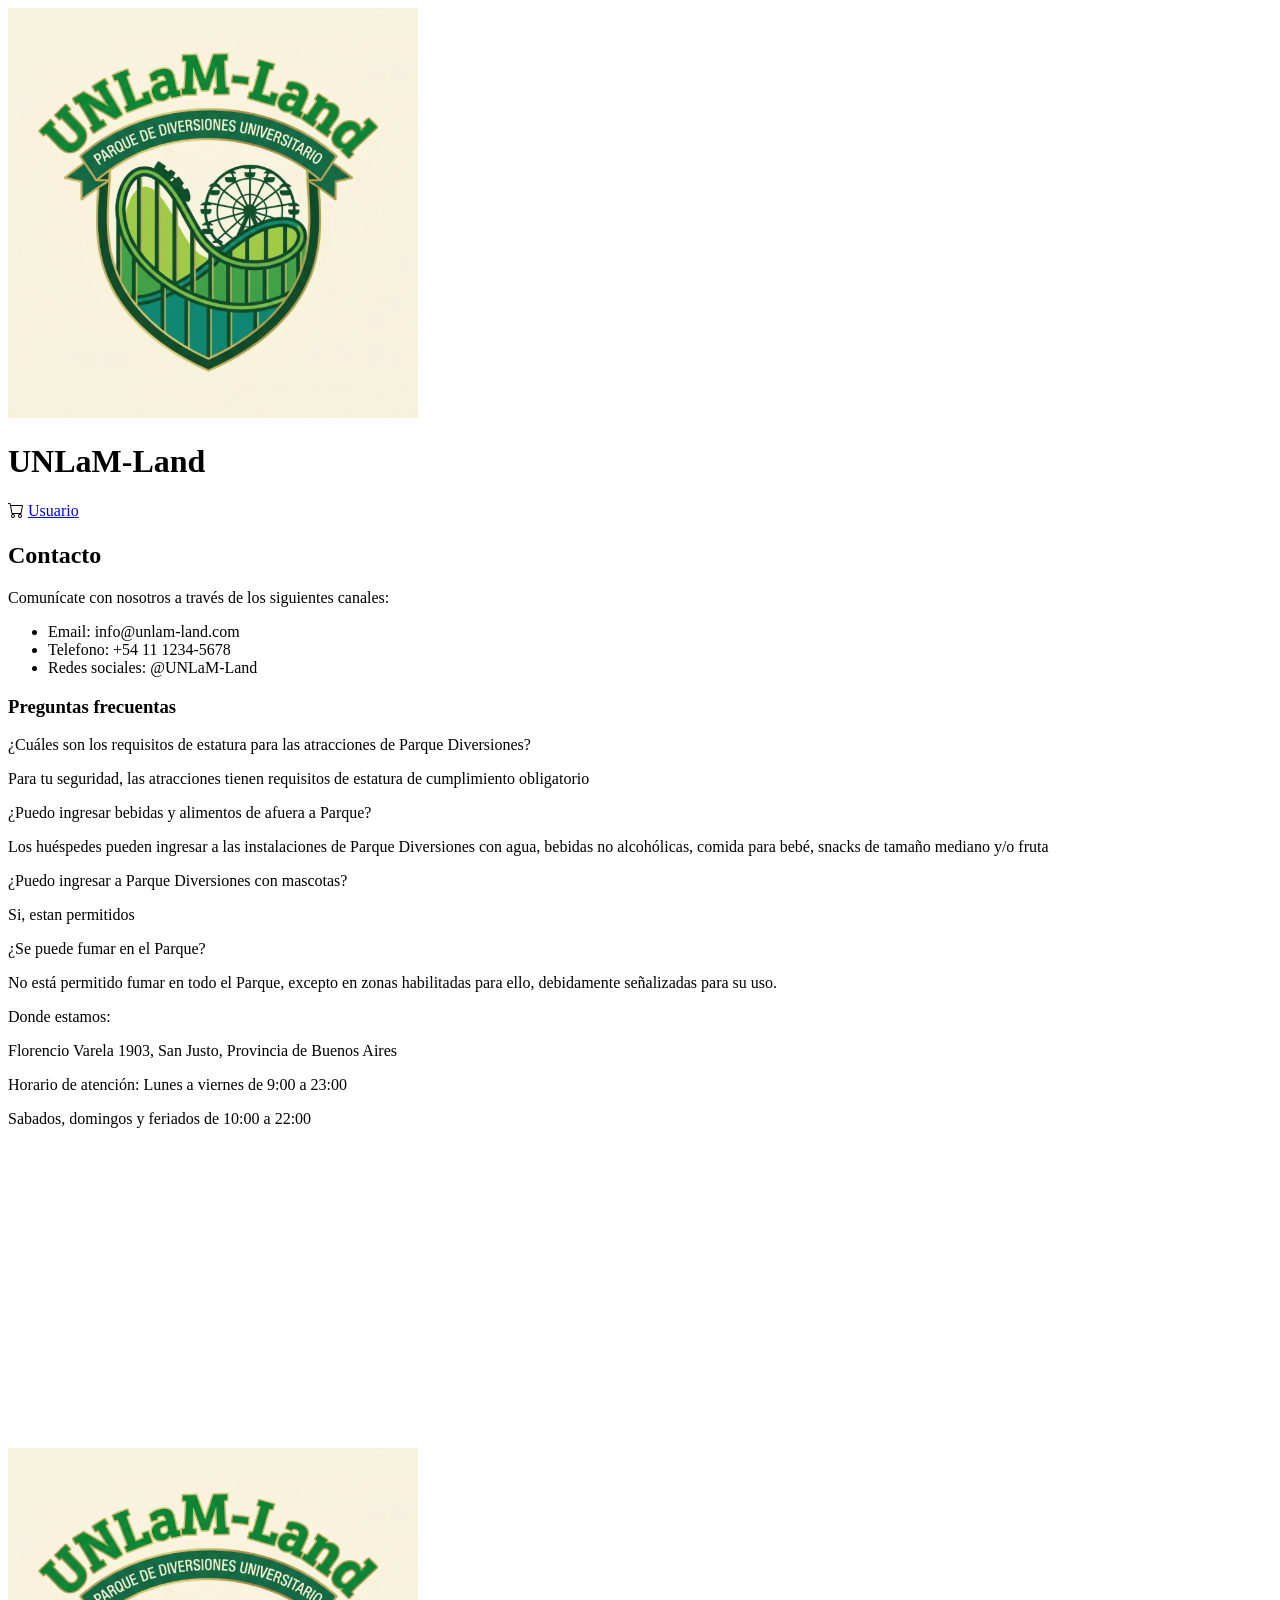
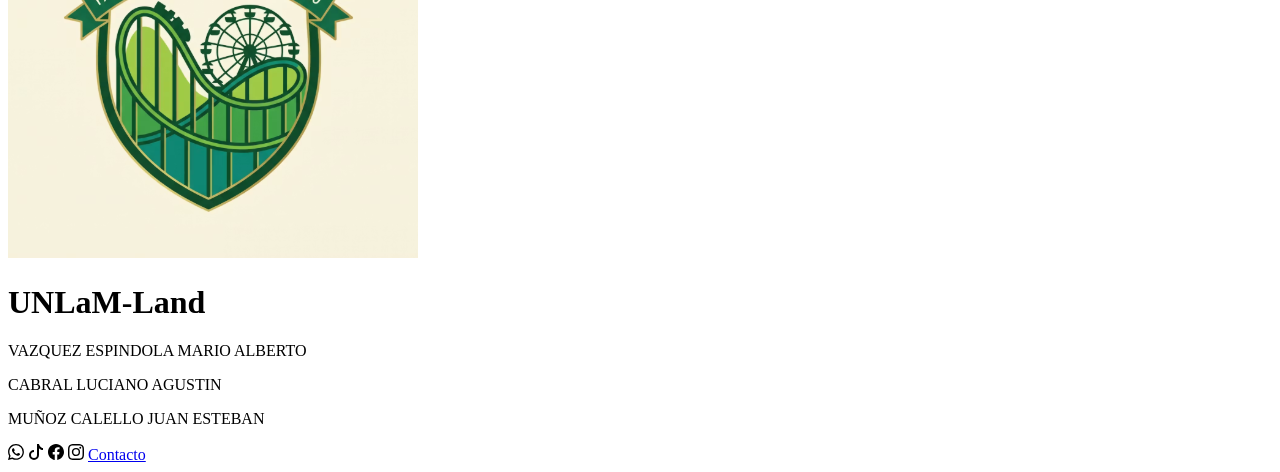
==== contacto.html @ de21f0c5 "actualizacion paginas" ====
<!DOCTYPE html>
<html lang="en">
<head>
    <meta charset="UTF-8">
    <meta name="viewport" content="width=device-width, initial-scale=1.0">
    <title>Contacto</title>
</head>
<body>
    <header>
        <img src="imagenes/UNLaM-Land.PNG">
        <h1>UNLaM-Land</h1>
        <details style="display: inline-block; vertical-align: middle;">
            <summary style="list-style: none; cursor: pointer;">
                <img src="imagenes/cart.svg" alt="Carrito de compras">
            </summary>
            <div>
                <img src="imagenes/ticket1.svg" alt="Ticket Semanal">
                <p>Cantidad: 1</p>
                <img src="imagenes/paseRapido.svg" alt="Pase Rápido">
                <p>Cantidad: 1</p>
                <p>Total: $3500</p>
                <form action="pago.html">
                    <button type="submit">Pagar</button>
                </form>
            </div>
        </details>
        <a href="usuario.html">Usuario</a>        
    </header>
    <main>
        <h2>Contacto</h2>
        <p>Comunícate con nosotros a través de los siguientes canales:</p>
        <ul>
            <li>Email: info@unlam-land.com</li>
            <li>Telefono: +54 11 1234-5678</li>
            <li>Redes sociales: @UNLaM-Land</li>
        </ul>
        <h3>Preguntas frecuentas</h3>
        <p>¿Cuáles son los requisitos de estatura para las atracciones de Parque Diversiones?</p>
        <p>Para tu seguridad, las atracciones tienen requisitos de estatura de cumplimiento obligatorio</p>
        <p>¿Puedo ingresar bebidas y alimentos de afuera a Parque?</p>
        <p>Los huéspedes pueden ingresar a las instalaciones de Parque Diversiones con agua, bebidas no alcohólicas, comida para bebé, snacks de tamaño mediano y/o fruta</p>
        <p>¿Puedo ingresar a Parque Diversiones con mascotas?</p>
        <p>Si, estan permitidos</p>
        <p>¿Se puede fumar en el Parque?</p>
        <p>No está permitido fumar en todo el Parque, excepto en zonas habilitadas para ello, debidamente señalizadas para su uso.</p>

        <p>Donde estamos:</p>
        <p>Florencio Varela 1903, San Justo, Provincia de Buenos Aires</p>
        <p>Horario de atención: Lunes a viernes de 9:00 a 23:00</p>
        <p>Sabados, domingos y feriados de 10:00 a 22:00</p>
        <iframe src="https://www.google.com/maps/embed?pb=!1m18!1m12!1m3!1d4640.652459738798!2d-58.561615000633054!3d-34.66892316964874!2m3!1f0!2f0!3f0!3m2!1i1024!2i768!4f13.1!3m3!1m2!1s0x95bcc62cc3ef7083%3A0x8867107f425fade5!2sUniversidad%20Nacional%20de%20La%20Matanza!5e0!3m2!1ses-419!2sar!4v1779926381109!5m2!1ses-419!2sar" width="400" height="300" style="border:0;" allowfullscreen="" loading="lazy" referrerpolicy="no-referrer-when-downgrade"></iframe>
    </main>   
    <footer>
        <img src="imagenes/UNLaM-Land.PNG">
        <h1>UNLaM-Land</h1>
        <p>VAZQUEZ ESPINDOLA MARIO ALBERTO</p>
        <p>CABRAL LUCIANO AGUSTIN</p>
        <p>MUÑOZ CALELLO JUAN ESTEBAN</p>
        <img src="imagenes/whatsapp.svg">
        <img src="imagenes/tiktok.svg">
        <img src="imagenes/facebook.svg">
        <img src="imagenes/instagram.svg">
        
        <a href="contacto.html">Contacto</a>

    </footer>    
</body>
</html>
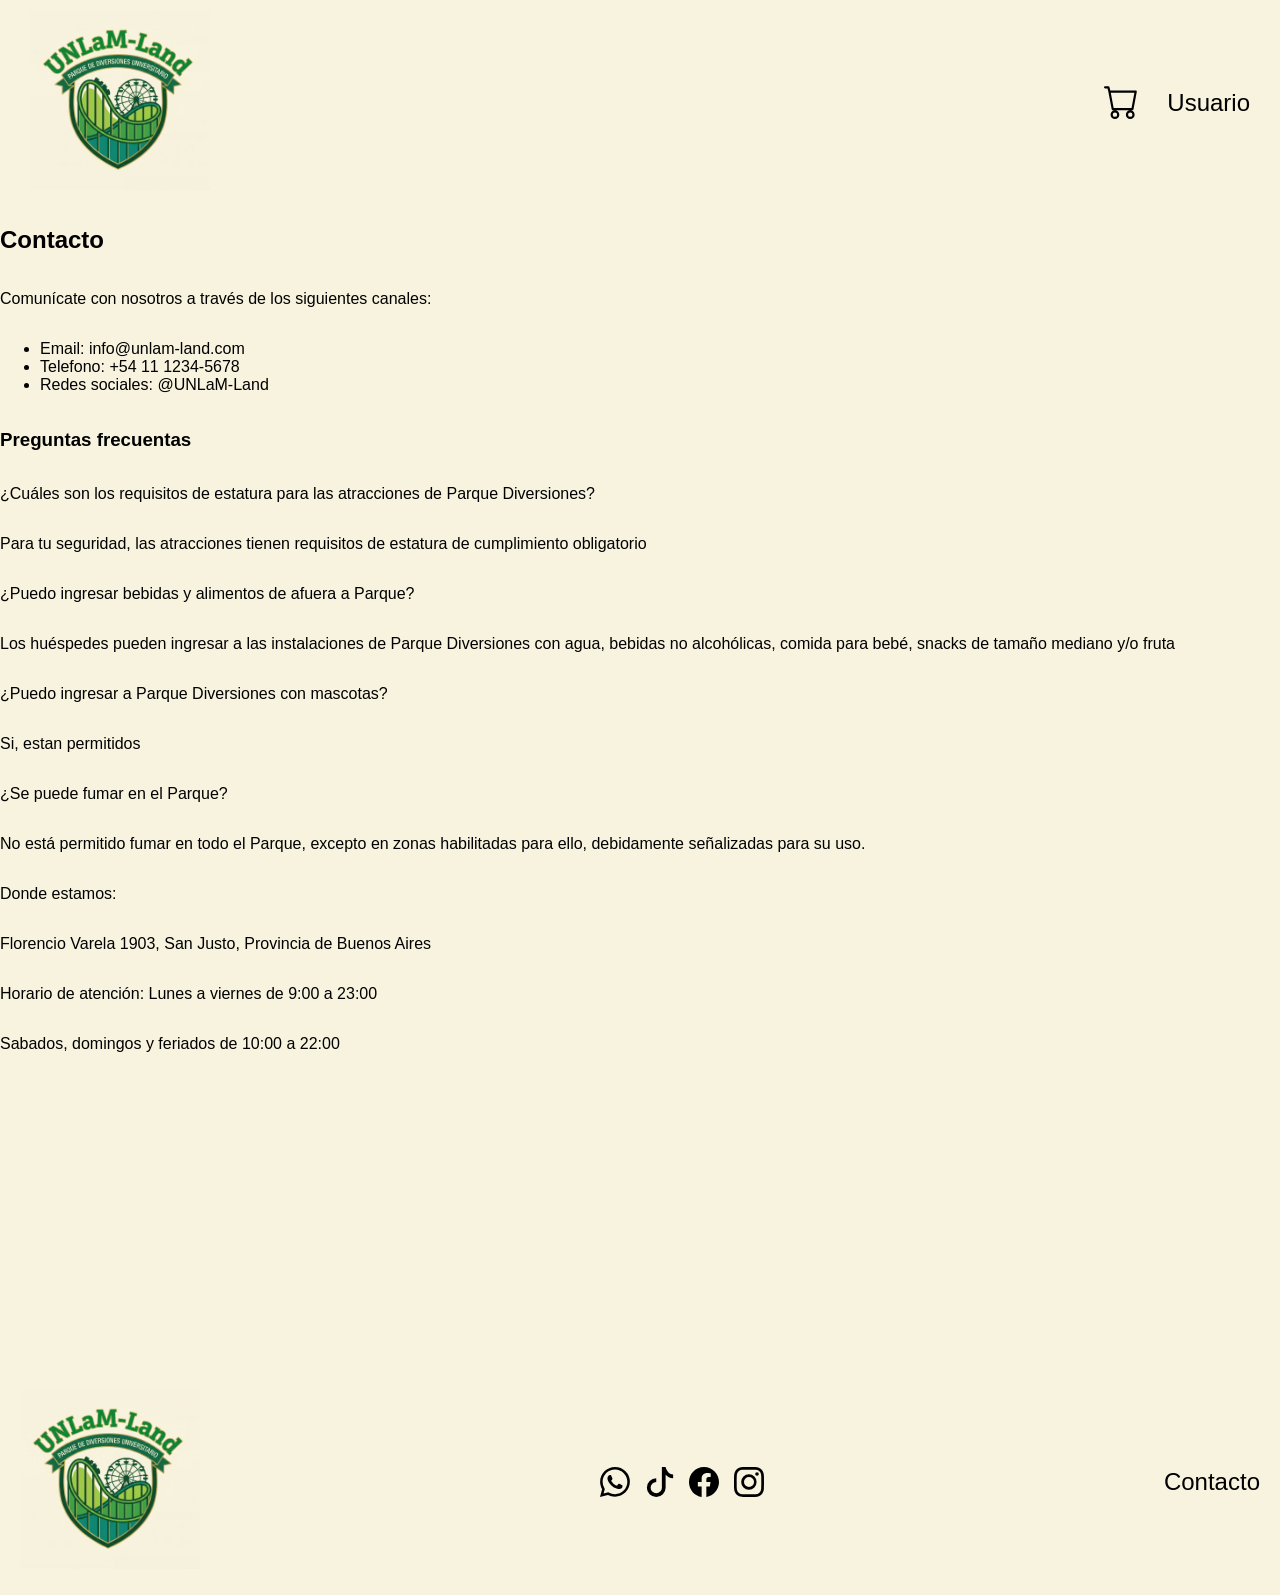
==== commit 9c1dbd8c: "actualizacion de css de las demas paginas" ====
--- a/contacto.html
+++ b/contacto.html
@@ -4,27 +4,43 @@
     <meta charset="UTF-8">
     <meta name="viewport" content="width=device-width, initial-scale=1.0">
     <title>Contacto</title>
+    <link rel="stylesheet" href="styles/headerYFooter.css">
+    <link rel="stylesheet" href="styles/contacto.css">
 </head>
 <body>
     <header>
-        <img src="imagenes/UNLaM-Land.PNG">
-        <h1>UNLaM-Land</h1>
-        <details style="display: inline-block; vertical-align: middle;">
-            <summary style="list-style: none; cursor: pointer;">
-                <img src="imagenes/cart.svg" alt="Carrito de compras">
-            </summary>
-            <div>
-                <img src="imagenes/ticket1.svg" alt="Ticket Semanal">
-                <p>Cantidad: 1</p>
-                <img src="imagenes/paseRapido.svg" alt="Pase Rápido">
-                <p>Cantidad: 1</p>
-                <p>Total: $3500</p>
-                <form action="pago.html">
-                    <button type="submit">Pagar</button>
-                </form>
-            </div>
-        </details>
-        <a href="usuario.html">Usuario</a>        
+        <section class="logo">
+            <a  href="mainLogueado.html"><img src="imagenes/UNLaM-Land.PNG"></a>
+        </section>
+        <section class="navegacion">
+            <details class="carritoCompra">
+                <summary class="carrito" >
+                    <img class="ImgCarrito" src="imagenes/cart.svg" alt="Carrito de compras">
+                </summary>
+                <section class="resumenCompra">
+                    <article class="tituloCompra">
+                    <h2>Resumen de compra</h2>
+                    </article>
+                    <article class="items">
+                        <img src="imagenes/ticket1.svg" alt="Ticket Semanal">
+                        <p>Cantidad: 1</p>
+                    </article>
+                    <article class="items">
+                        <img src="imagenes/paseRapido.svg" alt="Pase Rápido">
+                        <p>Cantidad: 1</p>
+                    </article>
+
+
+                    <p>Total: $3500</p>
+                    <form action="pago.html">
+                        <button class="botonPago" type="submit">Pagar</button>
+                    </form>
+                </section>
+
+            </details>
+
+            <a class="usuario" href="usuario.html">Usuario</a>     
+        </section>   
     </header>
     <main>
         <h2>Contacto</h2>
@@ -51,18 +67,18 @@
         <iframe src="https://www.google.com/maps/embed?pb=!1m18!1m12!1m3!1d4640.652459738798!2d-58.561615000633054!3d-34.66892316964874!2m3!1f0!2f0!3f0!3m2!1i1024!2i768!4f13.1!3m3!1m2!1s0x95bcc62cc3ef7083%3A0x8867107f425fade5!2sUniversidad%20Nacional%20de%20La%20Matanza!5e0!3m2!1ses-419!2sar!4v1779926381109!5m2!1ses-419!2sar" width="400" height="300" style="border:0;" allowfullscreen="" loading="lazy" referrerpolicy="no-referrer-when-downgrade"></iframe>
     </main>   
     <footer>
-        <img src="imagenes/UNLaM-Land.PNG">
-        <h1>UNLaM-Land</h1>
-        <p>VAZQUEZ ESPINDOLA MARIO ALBERTO</p>
-        <p>CABRAL LUCIANO AGUSTIN</p>
-        <p>MUÑOZ CALELLO JUAN ESTEBAN</p>
-        <img src="imagenes/whatsapp.svg">
-        <img src="imagenes/tiktok.svg">
-        <img src="imagenes/facebook.svg">
-        <img src="imagenes/instagram.svg">
-        
-        <a href="contacto.html">Contacto</a>
-
-    </footer>    
+        <section class="logo">
+            <a  href="mainLogueado.html"><img src="imagenes/UNLaM-Land.PNG"></a>
+        </section>
+        <section class="redesSociales">
+            <img class="logoRRSS" src="imagenes/whatsapp.svg">
+            <img class="logoRRSS" src="imagenes/tiktok.svg">
+            <img class="logoRRSS" src="imagenes/facebook.svg">
+            <img class="logoRRSS"src="imagenes/instagram.svg">
+        </section>
+        <section class="contacto">
+        <a class="contacto" href="contacto.html">Contacto</a>
+        </section>
+    </footer>   
 </body>
 </html>
--- a/styles/headerYFooter.css
+++ b/styles/headerYFooter.css
@@ -0,0 +1,101 @@
+header {
+    display: flex;
+    align-items: center;
+    justify-content:space-between;
+    padding: 10px 30px;
+}
+.logo {
+    display: flex;
+    align-items: center;
+    justify-content: space-between;
+}
+
+.navegacion {
+    display: flex;
+    align-items: center;
+    justify-content: space-between;
+    width: 12%;
+}
+
+.logo img {
+    height: 180px; 
+    width: auto;
+}
+
+.carritoCompra {
+    display: inline-block;
+    vertical-align: middle;
+    position: relative;
+}
+
+.carrito {
+    list-style: none;
+    cursor: pointer;
+}
+
+.carrito::-webkit-details-marker {
+    display: none;
+}
+
+.ImgCarrito {
+    width: 35px; 
+    height: auto;
+}
+
+.resumenCompra {
+    position: absolute;
+    right: 0;
+    background: #cac196;
+    border: 1px solid #ccc;
+    padding: 15px;
+    box-shadow: 0px 4px 6px rgba(0,0,0,0.1);
+    z-index: 100;
+    min-width: 200px;
+}
+
+.items{
+    display: flex;
+    flex-direction: row;
+    gap: 10px;
+    font-size: 1.1rem;
+}
+
+.items img{
+    width: 50px;
+    height: auto;
+}
+
+.botonPago {
+    width: 100%;             
+    padding: 20px;      
+    font-size: 1.2rem;       
+    font-weight: bold;       
+    background-color: #5a5760; 
+    color: white;            
+    border: none;            
+    border-radius: 0.5em;    
+    cursor: pointer;        
+}
+
+footer {
+    display: flex;
+    align-items: center;
+    justify-content: space-between;
+    padding: 20px;
+    text-align: center;
+}
+
+
+.logoRRSS {
+    width: 30px; 
+    height: auto;
+    margin: 0 5px;
+    vertical-align: middle;
+}
+
+a{
+    color:black;
+    text-decoration: none;
+    font-size: 1.5rem;
+
+}
--- a/styles/contacto.css
+++ b/styles/contacto.css
@@ -0,0 +1,14 @@
+body {
+    background-color: #f7f3de;
+    margin: 0;
+    padding: 0;
+    box-sizing: border-box;
+    font-family: "open sans", sans-serif;
+}
+
+main {
+    display: flex;
+    flex-direction: column;
+    min-height: 50vh;
+    width: 100%;
+}
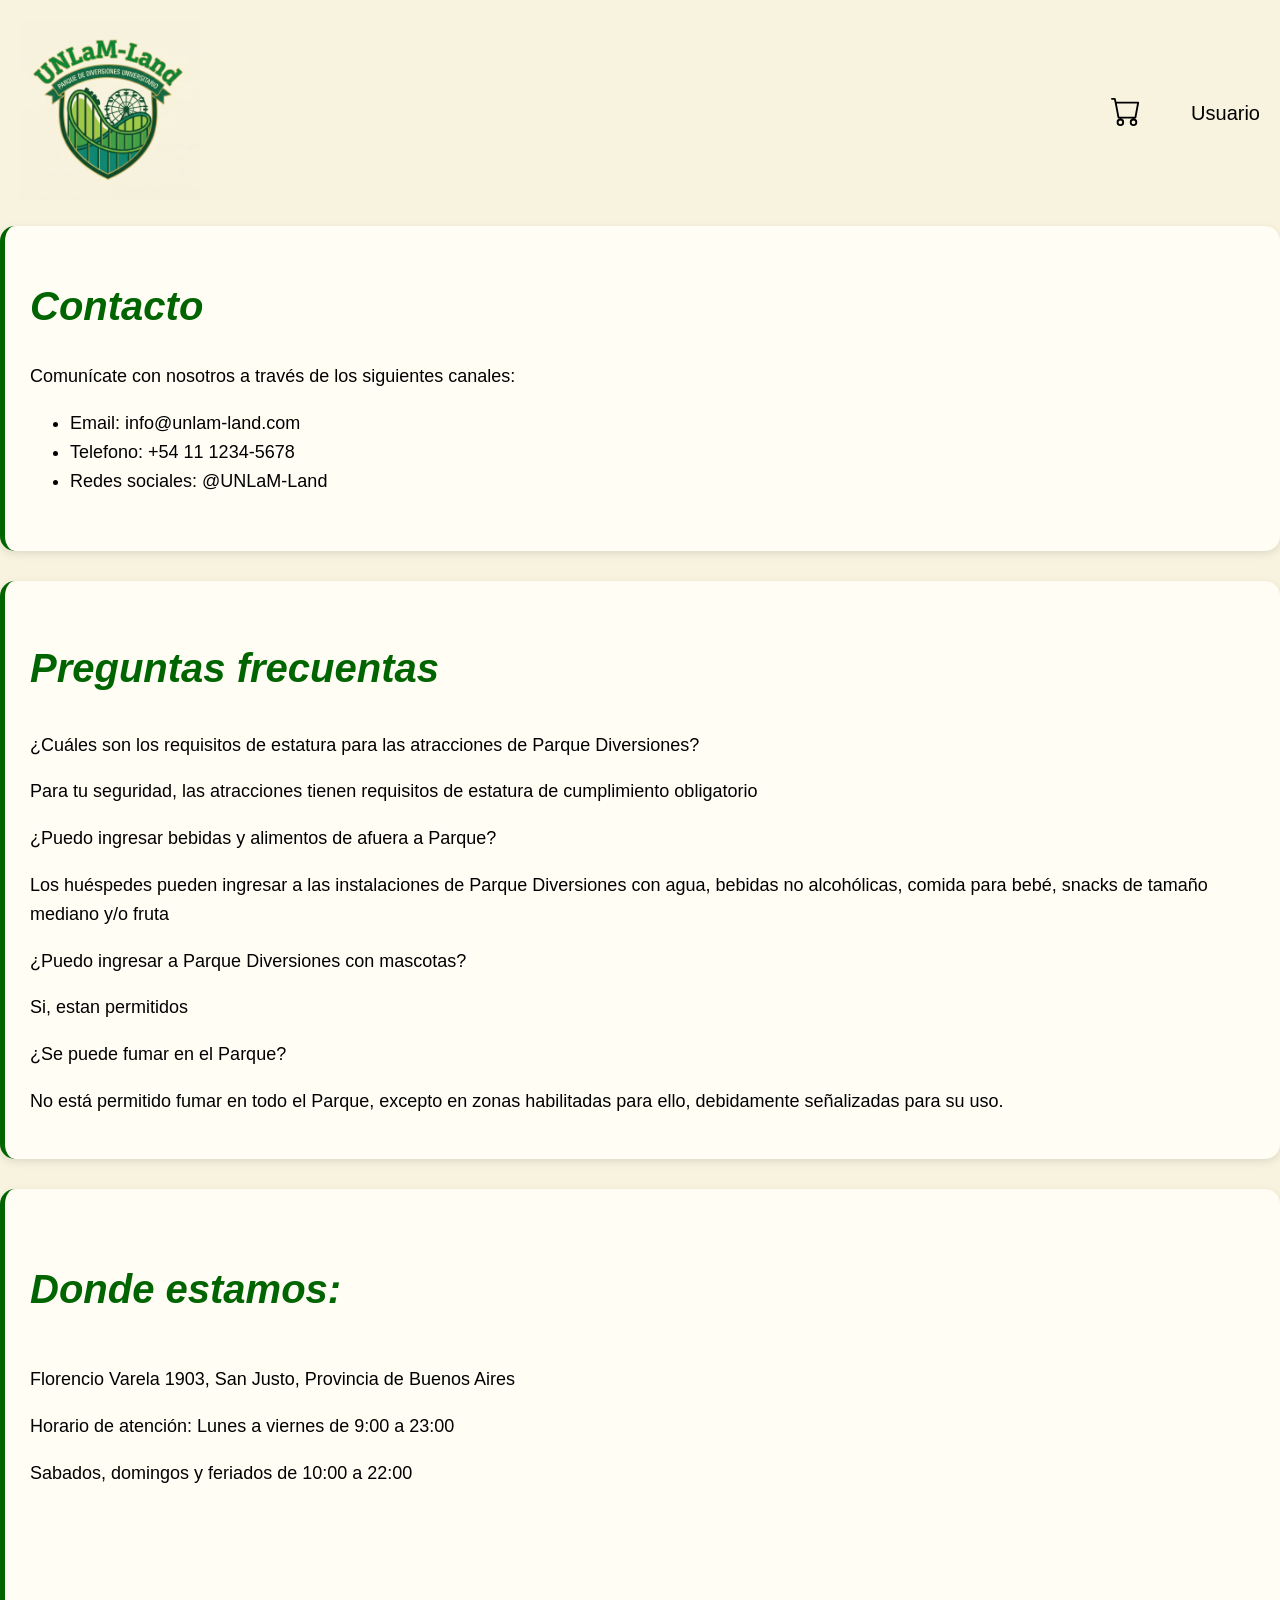
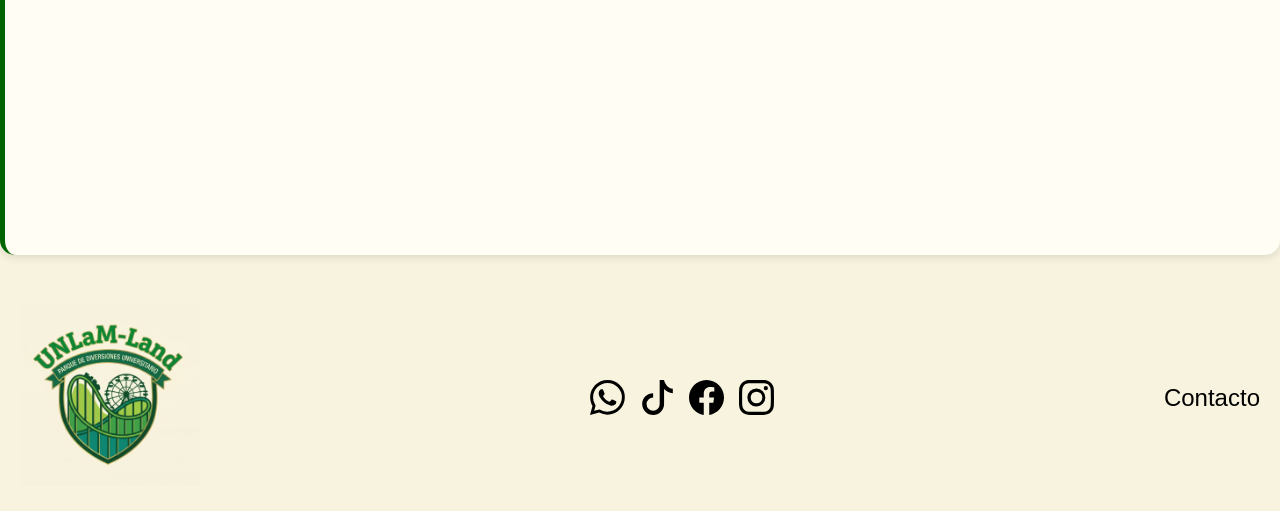
==== commit 950f125c: "le di forma al contactos" ====
--- a/contacto.html
+++ b/contacto.html
@@ -43,14 +43,31 @@
         </section>   
     </header>
     <main>
-        <h2>Contacto</h2>
+        
+           <section class="infoBox">
+
+
+
+        <h2 class="SubTitulos">Contacto</h2>
+
         <p>Comunícate con nosotros a través de los siguientes canales:</p>
+
         <ul>
             <li>Email: info@unlam-land.com</li>
             <li>Telefono: +54 11 1234-5678</li>
             <li>Redes sociales: @UNLaM-Land</li>
         </ul>
-        <h3>Preguntas frecuentas</h3>
+
+
+
+    </section>
+
+
+<section class="infoBox">
+
+
+
+        <h3 class="SubTitulos">Preguntas frecuentas</h3>
         <p>¿Cuáles son los requisitos de estatura para las atracciones de Parque Diversiones?</p>
         <p>Para tu seguridad, las atracciones tienen requisitos de estatura de cumplimiento obligatorio</p>
         <p>¿Puedo ingresar bebidas y alimentos de afuera a Parque?</p>
@@ -59,13 +76,24 @@
         <p>Si, estan permitidos</p>
         <p>¿Se puede fumar en el Parque?</p>
         <p>No está permitido fumar en todo el Parque, excepto en zonas habilitadas para ello, debidamente señalizadas para su uso.</p>
+ </section>
 
-        <p>Donde estamos:</p>
+
+  <section class="infoBox">
+
+
+        <h4 class="SubTitulos">Donde estamos:</h4>
         <p>Florencio Varela 1903, San Justo, Provincia de Buenos Aires</p>
         <p>Horario de atención: Lunes a viernes de 9:00 a 23:00</p>
         <p>Sabados, domingos y feriados de 10:00 a 22:00</p>
+      
         <iframe src="https://www.google.com/maps/embed?pb=!1m18!1m12!1m3!1d4640.652459738798!2d-58.561615000633054!3d-34.66892316964874!2m3!1f0!2f0!3f0!3m2!1i1024!2i768!4f13.1!3m3!1m2!1s0x95bcc62cc3ef7083%3A0x8867107f425fade5!2sUniversidad%20Nacional%20de%20La%20Matanza!5e0!3m2!1ses-419!2sar!4v1779926381109!5m2!1ses-419!2sar" width="400" height="300" style="border:0;" allowfullscreen="" loading="lazy" referrerpolicy="no-referrer-when-downgrade"></iframe>
+    
+    
+        
+  </section>
     </main>   
+
     <footer>
         <section class="logo">
             <a  href="mainLogueado.html"><img src="imagenes/UNLaM-Land.PNG"></a>
--- a/styles/contacto.css
+++ b/styles/contacto.css
@@ -4,6 +4,7 @@
     padding: 0;
     box-sizing: border-box;
     font-family: "open sans", sans-serif;
+    
 }
 
 main {
@@ -11,4 +12,98 @@
     flex-direction: column;
     min-height: 50vh;
     width: 100%;
-}+    
+}
+header{
+    display: flex;
+
+    justify-content: space-between;
+
+    align-items: center;
+
+    padding: 20px;
+}
+
+
+/* TITULOS */
+
+.SubTitulos{
+    color: darkgreen;
+
+    font-size: 40px;
+
+    font-style: italic;
+}
+
+
+
+/* TEXTOS */
+
+main p,
+main li{
+    font-size: 18px;
+
+    line-height: 1.6;
+}
+
+/* LISTAS */
+
+main ul{
+    margin-bottom: 30px;
+}
+
+/* CAJAS */
+
+.infoBox{
+    background-color: #fffdf4;
+
+    padding: 25px;
+
+    margin-bottom: 30px;
+
+    border-radius: 15px;
+
+    box-shadow: 0px 3px 8px rgba(0,0,0,0.1);
+     border-left: 5px solid darkgreen;
+}
+
+/* MAPA */
+
+iframe{
+    border-radius: 15px;
+
+    margin-top: 20px;
+}
+
+/* USUARIO */
+
+.usuario{
+    text-decoration: none;
+
+    color: black;
+
+    font-size: 20px;
+}
+
+.usuario:hover{
+    color: darkgreen;
+}
+
+/* CARRITO */
+
+.ImgCarrito{
+    width: 30px;
+}
+
+/* REDES */
+
+.logoRRSS{
+    width: 35px;
+
+    transition: 0.2s;
+}
+
+.logoRRSS:hover{
+    transform: scale(1.1);
+}
+
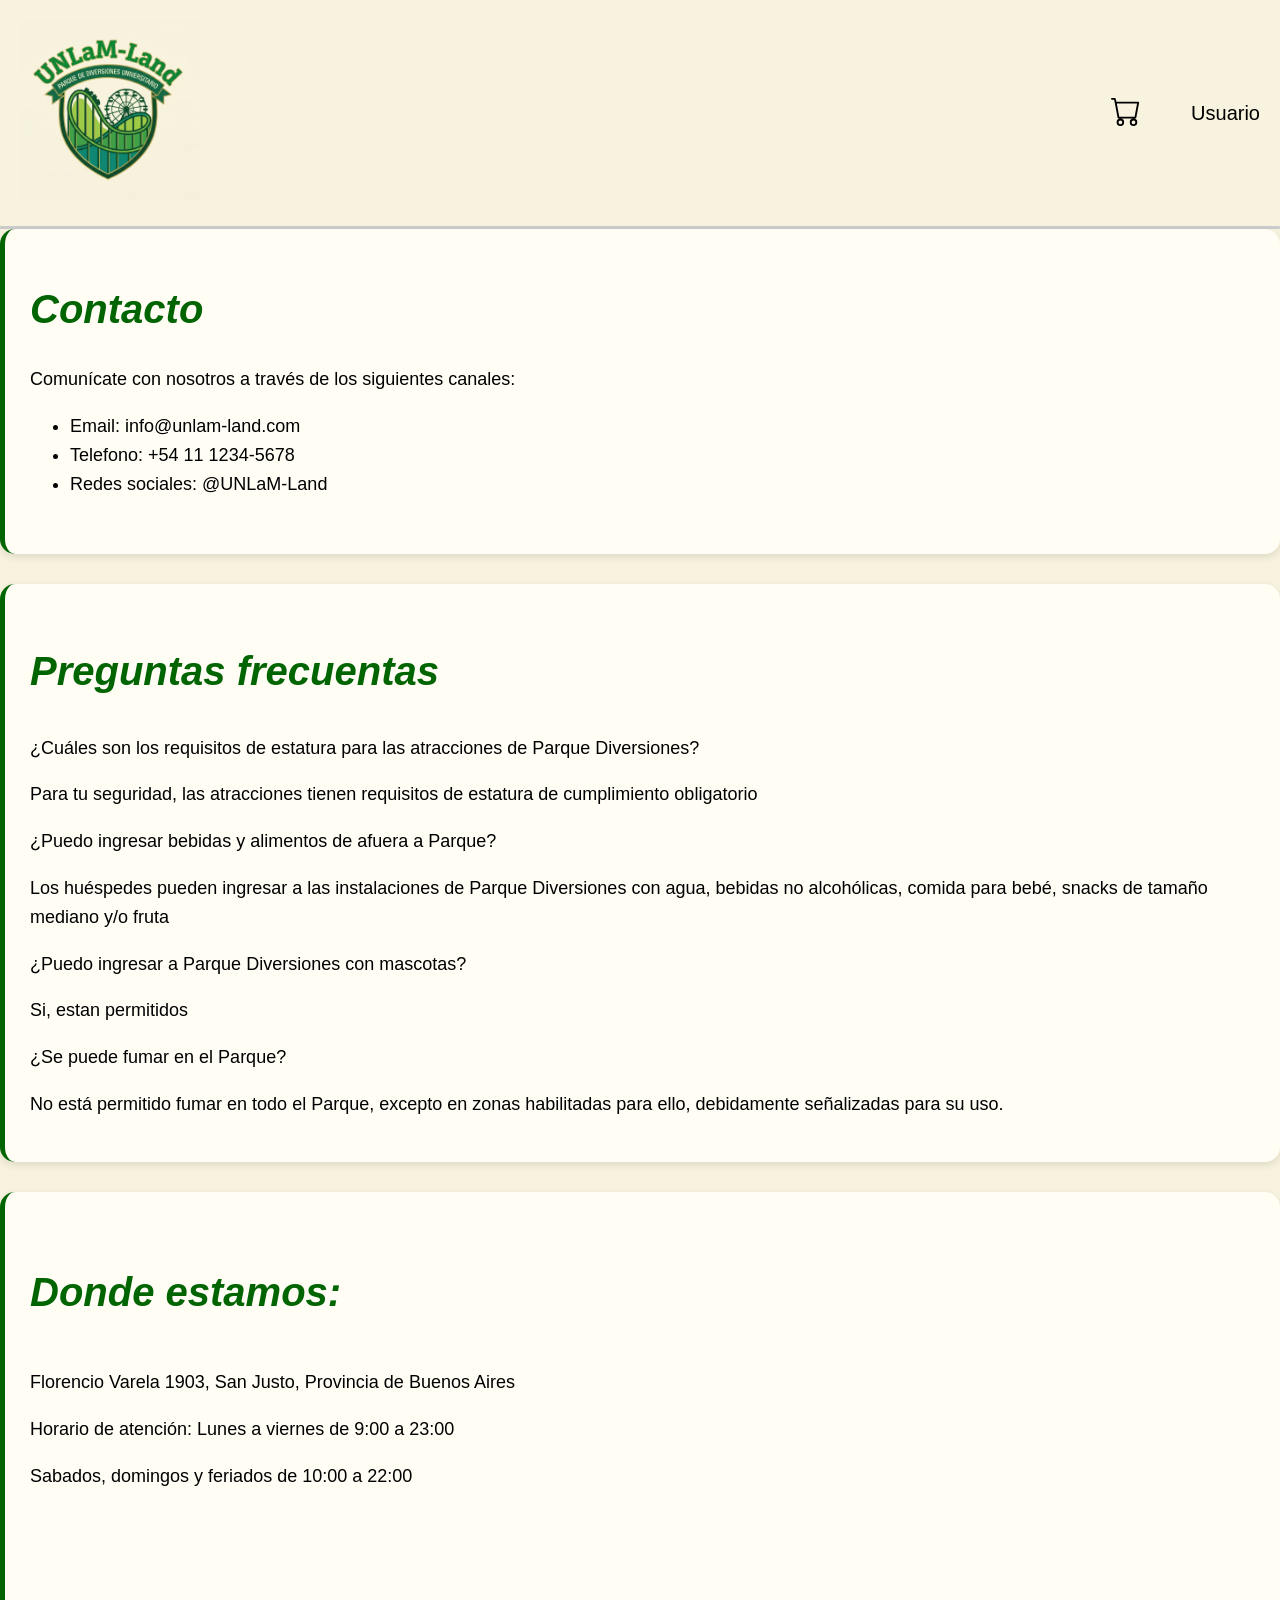
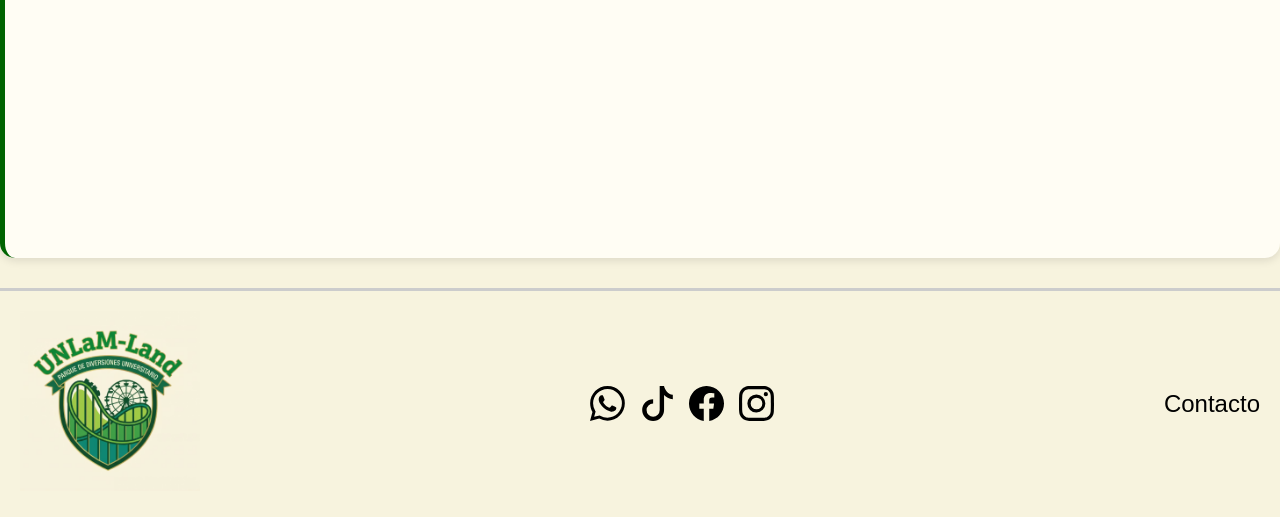
==== commit 2da1dd44: "todos los estilos" ====
--- a/contacto.html
+++ b/contacto.html
@@ -44,54 +44,42 @@
     </header>
     <main>
         
-           <section class="infoBox">
+        <section class="infoBox">
+            <h2 class="SubTitulos">Contacto</h2>
+
+            <p>Comunícate con nosotros a través de los siguientes canales:</p>
+
+            <ul>
+                <li>Email: info@unlam-land.com</li>
+                <li>Telefono: +54 11 1234-5678</li>
+                <li>Redes sociales: @UNLaM-Land</li>
+            </ul>
+        </section>
+
+
+        <section class="infoBox">
 
 
 
-        <h2 class="SubTitulos">Contacto</h2>
-
-        <p>Comunícate con nosotros a través de los siguientes canales:</p>
-
-        <ul>
-            <li>Email: info@unlam-land.com</li>
-            <li>Telefono: +54 11 1234-5678</li>
-            <li>Redes sociales: @UNLaM-Land</li>
-        </ul>
+            <h3 class="SubTitulos">Preguntas frecuentas</h3>
+            <p>¿Cuáles son los requisitos de estatura para las atracciones de Parque Diversiones?</p>
+            <p>Para tu seguridad, las atracciones tienen requisitos de estatura de cumplimiento obligatorio</p>
+            <p>¿Puedo ingresar bebidas y alimentos de afuera a Parque?</p>
+            <p>Los huéspedes pueden ingresar a las instalaciones de Parque Diversiones con agua, bebidas no alcohólicas, comida para bebé, snacks de tamaño mediano y/o fruta</p>
+            <p>¿Puedo ingresar a Parque Diversiones con mascotas?</p>
+            <p>Si, estan permitidos</p>
+            <p>¿Se puede fumar en el Parque?</p>
+            <p>No está permitido fumar en todo el Parque, excepto en zonas habilitadas para ello, debidamente señalizadas para su uso.</p>
+        </section>
 
 
-
-    </section>
-
-
-<section class="infoBox">
-
-
-
-        <h3 class="SubTitulos">Preguntas frecuentas</h3>
-        <p>¿Cuáles son los requisitos de estatura para las atracciones de Parque Diversiones?</p>
-        <p>Para tu seguridad, las atracciones tienen requisitos de estatura de cumplimiento obligatorio</p>
-        <p>¿Puedo ingresar bebidas y alimentos de afuera a Parque?</p>
-        <p>Los huéspedes pueden ingresar a las instalaciones de Parque Diversiones con agua, bebidas no alcohólicas, comida para bebé, snacks de tamaño mediano y/o fruta</p>
-        <p>¿Puedo ingresar a Parque Diversiones con mascotas?</p>
-        <p>Si, estan permitidos</p>
-        <p>¿Se puede fumar en el Parque?</p>
-        <p>No está permitido fumar en todo el Parque, excepto en zonas habilitadas para ello, debidamente señalizadas para su uso.</p>
- </section>
-
-
-  <section class="infoBox">
-
-
-        <h4 class="SubTitulos">Donde estamos:</h4>
-        <p>Florencio Varela 1903, San Justo, Provincia de Buenos Aires</p>
-        <p>Horario de atención: Lunes a viernes de 9:00 a 23:00</p>
-        <p>Sabados, domingos y feriados de 10:00 a 22:00</p>
-      
-        <iframe src="https://www.google.com/maps/embed?pb=!1m18!1m12!1m3!1d4640.652459738798!2d-58.561615000633054!3d-34.66892316964874!2m3!1f0!2f0!3f0!3m2!1i1024!2i768!4f13.1!3m3!1m2!1s0x95bcc62cc3ef7083%3A0x8867107f425fade5!2sUniversidad%20Nacional%20de%20La%20Matanza!5e0!3m2!1ses-419!2sar!4v1779926381109!5m2!1ses-419!2sar" width="400" height="300" style="border:0;" allowfullscreen="" loading="lazy" referrerpolicy="no-referrer-when-downgrade"></iframe>
-    
-    
-        
-  </section>
+        <section class="infoBox">
+            <h4 class="SubTitulos">Donde estamos:</h4>
+            <p>Florencio Varela 1903, San Justo, Provincia de Buenos Aires</p>
+            <p>Horario de atención: Lunes a viernes de 9:00 a 23:00</p>
+            <p>Sabados, domingos y feriados de 10:00 a 22:00</p>
+            <iframe src="https://www.google.com/maps/embed?pb=!1m18!1m12!1m3!1d4640.652459738798!2d-58.561615000633054!3d-34.66892316964874!2m3!1f0!2f0!3f0!3m2!1i1024!2i768!4f13.1!3m3!1m2!1s0x95bcc62cc3ef7083%3A0x8867107f425fade5!2sUniversidad%20Nacional%20de%20La%20Matanza!5e0!3m2!1ses-419!2sar!4v1779926381109!5m2!1ses-419!2sar" width="400" height="300" style="border:0;" allowfullscreen="" loading="lazy" referrerpolicy="no-referrer-when-downgrade"></iframe>
+        </section>
     </main>   
 
     <footer>
--- a/styles/headerYFooter.css
+++ b/styles/headerYFooter.css
@@ -3,6 +3,7 @@
     align-items: center;
     justify-content:space-between;
     padding: 10px 30px;
+    border-bottom: 3px solid #ccc;
 }
 .logo {
     display: flex;
@@ -83,6 +84,7 @@
     justify-content: space-between;
     padding: 20px;
     text-align: center;
+    border-top: 3px solid #ccc;
 }
 
 
@@ -98,4 +100,25 @@
     text-decoration: none;
     font-size: 1.5rem;
 
-}+}
+
+
+@media (max-width: 768px) {
+    .navegacion {
+        width: 35%;
+    }
+
+    .logo img {
+        height: 120px; 
+    }
+}
+
+@media (max-width: 425px) { 
+    .navegacion {
+        width: 50%;
+    }
+
+    .logo img {
+        height: 100px; 
+    }
+}
--- a/styles/contacto.css
+++ b/styles/contacto.css
@@ -64,7 +64,7 @@
     border-radius: 15px;
 
     box-shadow: 0px 3px 8px rgba(0,0,0,0.1);
-     border-left: 5px solid darkgreen;
+    border-left: 5px solid darkgreen;
 }
 
 /* MAPA */
